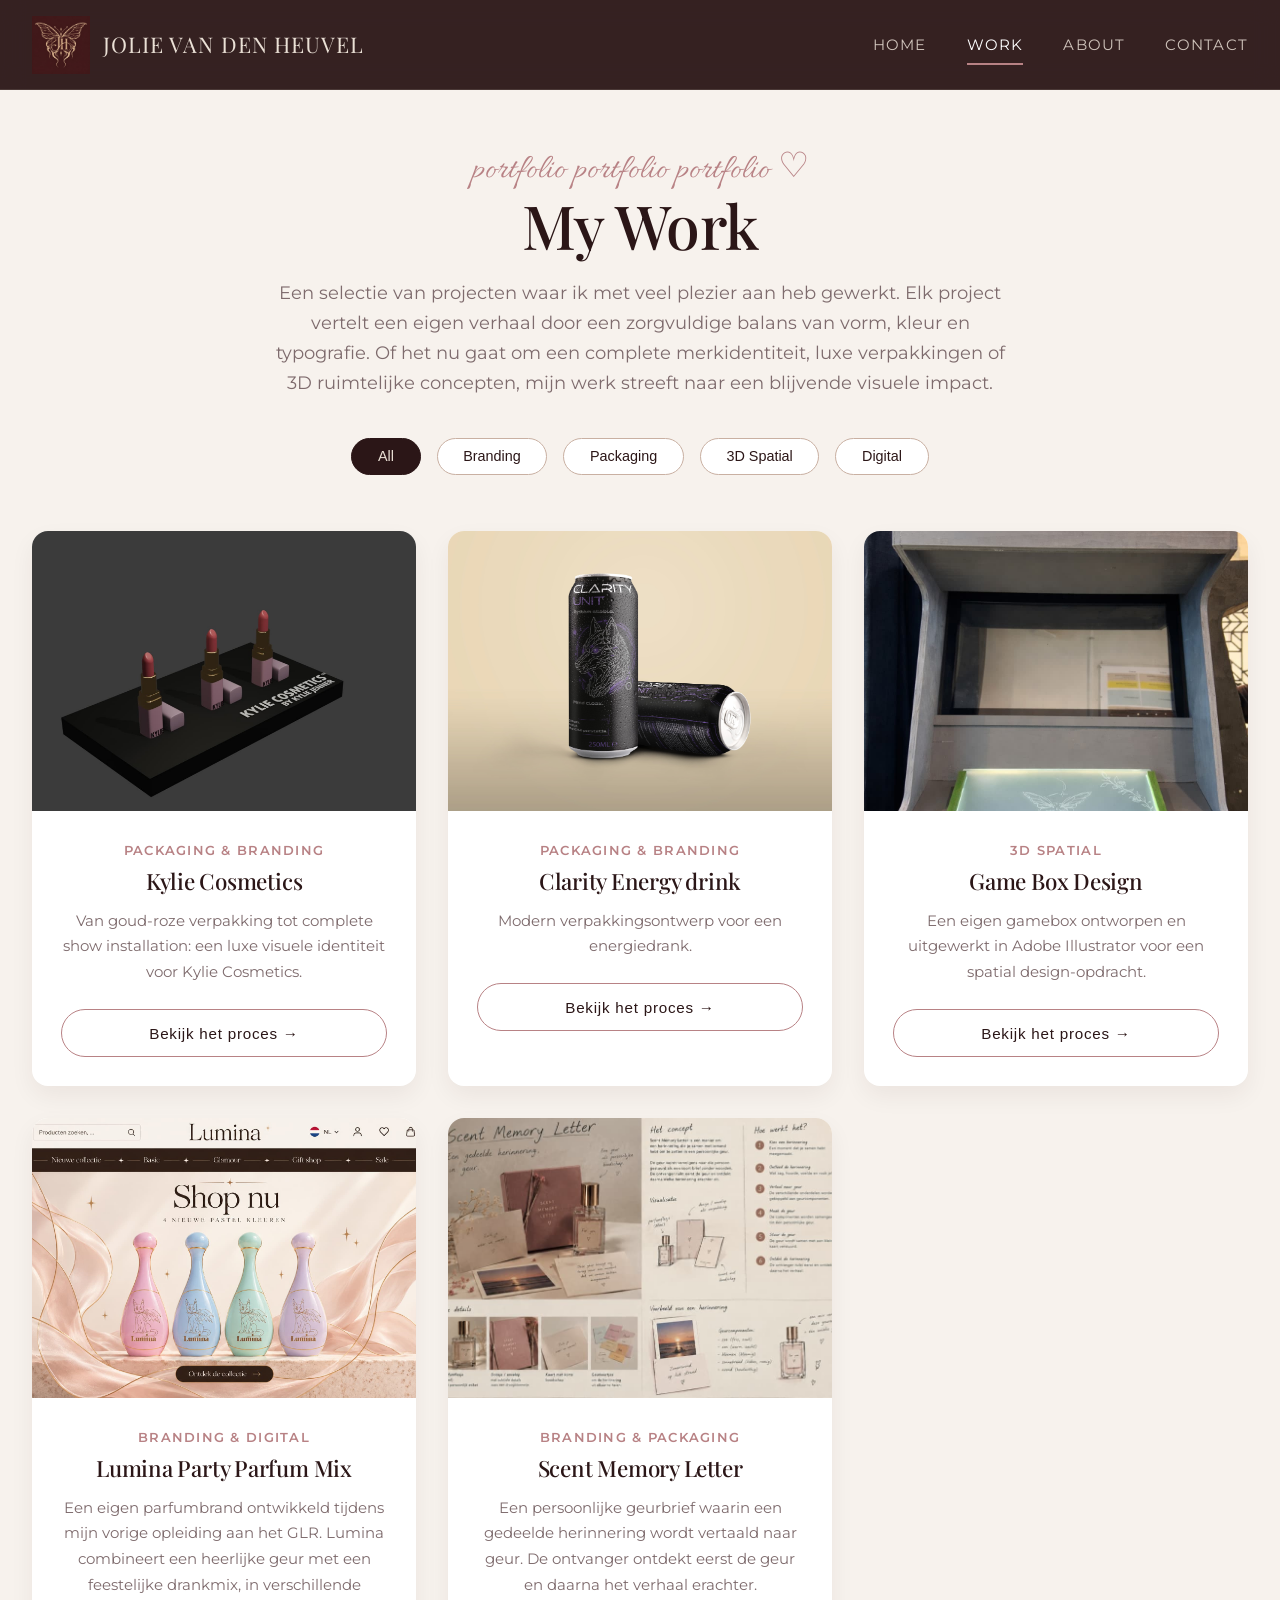
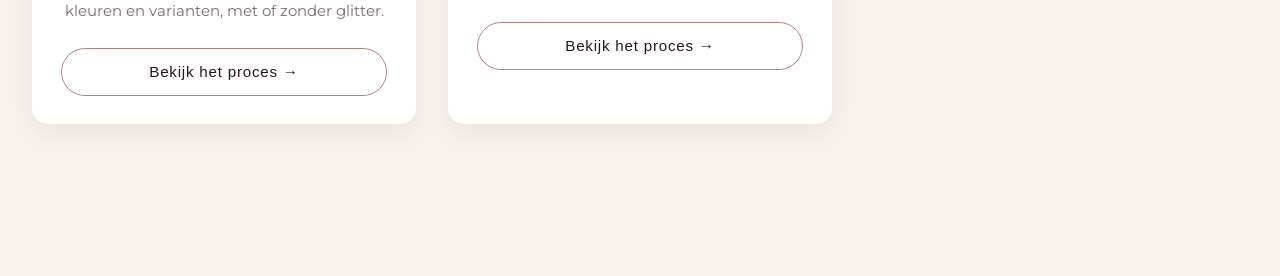
==== work.html @ 64011f7a "Add files via upload" ====
<!DOCTYPE html>
<html lang="en">
<head>
  <meta charset="UTF-8">
  <meta name="viewport" content="width=device-width, initial-scale=1.0">
  <title>My Work | Jolie Van den Heuvel</title>
  <meta name="description" content="Explore selected design projects by Jolie Van den Heuvel, spanning branding, luxury packaging, and 3D spatial design.">
  <link rel="stylesheet" href="styles.css">
</head>
<body>

  <!-- PROMINENT HEADER WITH LOGO.PNG (All Pages) -->
  <header class="site-header" id="header">
    <div class="container header-inner">
      <a href="index.html" class="brand-logo" title="Jolie Van den Heuvel Logo">
        <img src="logo.new.jpg" alt="Jolie Van den Heuvel Logo">
        <span class="brand-title">Jolie van den Heuvel</span>
      </a>

      <nav class="main-nav" aria-label="Main Navigation">
        <a href="index.html" class="nav-link">Home</a>
        <a href="work.html" class="nav-link active">Work</a>
        <a href="about.html" class="nav-link">About</a>
        <a href="contact.html" class="nav-link">Contact</a>
      </nav>

      <button class="mobile-toggle" id="mobileToggle" aria-label="Toggle Mobile Menu">
        <div class="hamburger-icon">
          <span class="hamburger-bar"></span>
          <span class="hamburger-bar"></span>
          <span class="hamburger-bar"></span>
        </div>
      </button>
    </div>
  </header>

  <!-- MOBILE MENU OVERLAY (Wireframe 08) -->
  <div class="mobile-menu-overlay" id="mobileOverlay">
    <button class="mobile-close-btn" id="mobileCloseBtn" aria-label="Close menu">&times;</button>
    <div class="mobile-nav-links">
      <a href="index.html" class="mobile-nav-link">Home</a>
      <a href="work.html" class="mobile-nav-link active">Work</a>
      <a href="about.html" class="mobile-nav-link">About</a>
      <a href="contact.html" class="mobile-nav-link">Contact</a>
    </div>
    <div class="mobile-socials">
      <span>Instagram</span> • <span>Pinterest</span> • <span>LinkedIn</span>
    </div>
  </div>

  <!-- MAIN WORK PAGE CONTENT (Wireframe 03) -->
  <main class="work-page-header">
    <div class="container">
      <span class="script-accent">portfolio portfolio portfolio ♡</span>
      <h1>My Work</h1>
      
      <!-- 1 PARAGRAPH PLACEHOLDER CONTENT (Explicit Requirement) -->
      <p class="work-intro-paragraph">
        Een selectie van projecten waar ik met veel plezier aan heb gewerkt. Elk project vertelt een eigen verhaal door een zorgvuldige balans van vorm, kleur en typografie. Of het nu gaat om een complete merkidentiteit, luxe verpakkingen of 3D ruimtelijke concepten, mijn werk streeft naar een blijvende visuele impact.
      </p>

      <!-- Category Filter Tabs -->
      <div class="filter-tabs">
        <button class="filter-btn active" data-filter="all">All</button>
        <button class="filter-btn" data-filter="branding">Branding</button>
        <button class="filter-btn" data-filter="packaging">Packaging</button>
        <button class="filter-btn" data-filter="spatial">3D Spatial</button>
        <button class="filter-btn" data-filter="digital">Digital</button>
      </div>

      <!-- Distributed Images Portfolio Grid -->
      <div class="portfolio-grid" id="workGrid">

        <!-- Project 1 (Kylie Cosmetic Packaging) -->
        <div class="work-card pop-hover" data-category="packaging" onclick="openProjectModal('Kylie Cosmetics', 'Branding & Packaging', 'work1_main.png', 'Branding voor een luxe cosmeticalijn en 3D-verpakkingsontwerp voor lippenstift met rijke roze ondertonen.')">
          <div class="work-card-image">
            <img src="work1_main.jpg" alt="Lumière Cosmetic Packaging">
          </div>
          <div class="work-card-body">
            <span class="work-card-tag">Packaging & Branding</span>
            <h3 class="work-card-title">Kylie Cosmetics</h3>
            <p class="work-card-desc">Van goud-roze verpakking tot complete show installation: een luxe visuele identiteit voor Kylie Cosmetics.</p>
            <button class="btn btn-outline" type="button"
            onclick="event.stopPropagation(); openProjectModal('Kylie Cosmetics', 'Branding & Packaging', 'work1_main.png', 'Branding voor een luxe cosmeticalijn en 3D-verpakkingsontwerp voor lippenstift met rijke roze ondertonen.')">
            Bekijk het proces →
          </button>
          </div>
        </div>

        <!-- Project 2 (Energy drink) -->
        <div class="work-card pop-hover" data-category="packaging" onclick="openEnergyDrinkModal()">
          <div class="work-card-image">
            <img src="blikje.mockup.main.jpg" alt="Energy Drink packaging & branding">
          </div>
          <div class="work-card-body">
            <span class="work-card-tag">Packaging & Branding</span>
            <h3 class="work-card-title">Clarity Energy drink</h3>
            <p class="work-card-desc">Modern verpakkingsontwerp voor een energiedrank.</p>
            <button class="btn btn-outline" type="button"
            onclick="event.stopPropagation(); openEnergyDrinkModal()">
            Bekijk het proces →
          </button>
          </div>
        </div>

       <!-- Project 3 (Game Box Design) -->
<div class="work-card pop-hover"
     data-category="spatial"
     onclick="openGameBoxModal()">

  <div class="work-card-image">
    <img src="design1.jpg" alt="Mijn eigen gamebox design">
  </div>

  <div class="work-card-body">
    <span class="work-card-tag">3D Spatial</span>
    <h3 class="work-card-title">Game Box Design</h3>
    <p class="work-card-desc">
      Een eigen gamebox ontworpen en uitgewerkt in Adobe Illustrator
      voor een spatial design-opdracht.
    </p>
    <button class="btn btn-outline" type="button"
    onclick="event.stopPropagation(); openGameBoxModal()">
    Bekijk het proces →
  </button>
  </div>
</div>

<!-- Project 4 (Lumina Party Parfum Mix) -->
<div class="work-card pop-hover" data-category="branding & digital"
     onclick="openLuminaModal('Lumina Party Parfum Mix', 'Branding & Product Design', 'lumina.png', 'Een eigen parfumbrand ontwikkeld tijdens mijn opleiding aan het GLR, waarin parfum en een feestelijke drankmix samenkomen.')">

  <div class="work-card-image">
    <img src="Luminaweb.jpg" alt="Lumina Party Parfum Mix">
  </div>

  <div class="work-card-body">
    <span class="work-card-tag">Branding & Digital</span>
    <h3 class="work-card-title">Lumina Party Parfum Mix</h3>
    <p class="work-card-desc">
      Een eigen parfumbrand ontwikkeld tijdens mijn vorige opleiding aan het GLR.
      Lumina combineert een heerlijke geur met een feestelijke drankmix,
      in verschillende kleuren en varianten, met of zonder glitter.
    </p>
    <button class="btn btn-outline" type="button"
    onclick="event.stopPropagation(); openLuminaModal()">
    Bekijk het proces →
  </button>
  </div>
</div>

<!-- Project 5 (Scent Memory Letter) -->
<div class="work-card pop-hover" data-category="spatial"
     onclick="openScentMemoryModal()">

  <div class="work-card-image">
    <img src="scentpro.jpg" alt="Scent Memory Letter concept">
  </div>

  <div class="work-card-body">
    <span class="work-card-tag">Branding & Packaging</span>
    <h3 class="work-card-title">Scent Memory Letter</h3>
    <p class="work-card-desc">
      Een persoonlijke geurbrief waarin een gedeelde herinnering
      wordt vertaald naar geur. De ontvanger ontdekt eerst de geur
      en daarna het verhaal erachter.
    </p>
    <button class="btn btn-outline" type="button"
      onclick="event.stopPropagation(); openScentMemoryModal()">
      Bekijk het proces →
    </button>
  </div>
</div>


      </div>
    </div>
  </main>

 <!-- PROJECT SPOTLIGHT MODAL -->
<div class="project-modal-backdrop" id="projectModal">

  <div class="project-case-study">
 <!-- CLOSE BUTTON -->
    <button
      class="project-modal-close"
      id="projectModalClose"
      aria-label="Sluit project"
    >
      &times;
    </button>

    <!-- HEADER -->
    <div class="case-study-header">
      <span class="modal-subtitle" id="modalSubtitle">
        Branding & Packaging
      </span>

      <h2 id="modalTitle">Kylie Cosmetics</h2>

      <p class="case-study-intro" id="modalDesc">

          Tijdens mijn stage kreeg ik de opdracht om een luxe uitstraling te ontwikkelen voor een cosmeticalijn. 
          Hierbij ging het niet alleen om het ontwerpen van de producten en verpakkingen, maar ook om de manier waarop de producten 
          als geheel worden gepresenteerd. Ik onderzocht hoe kleur, vorm, materiaal, branding en ruimtelijke presentatie samen een herkenbare en 
          premium uitstraling kunnen creëren. 

        <br><br>

          Voor dit project werkte ik aan drie onderdelen: een lippenstiftlijn, een Kylie Skin-lijn en een 3D show 
          installation waarin de verschillende producten samenkomen. Door deze onderdelen te combineren ontstond een 
          compleet beeld van hoe de branding niet alleen op de verpakking, maar ook in de fysieke presentatie terugkomt.
       <p>
    </div>


    <!-- HERO IMAGE -->
    <div class="case-study-hero">
    <img src="Work1_poster1.0.jpg" alt="Kylie Cosmetics">
    </div>


    <!-- CONCEPT -->
    <section class="case-study-section">

      <div class="case-study-text">

        <span class="case-study-label">01 — Lippenstift lijn</span>

        <h3>Een luxe uitstraling met een zachte touch</h3>

        <p>
          Voor de lippenstiftlijn ontwikkelde ik een visuele identiteit en bijpassende verpakking. 
          Het uitgangspunt was om een elegante, vrouwelijke uitstraling te combineren met een moderne en herkenbare vormgeving.


        </p>

        <p>
          Ik onderzocht hierbij kleur, typografie, materiaal en vorm en vertaalde deze 
          keuzes vervolgens naar een 3D-verpakking. Zo kon ik niet alleen het ontwerp van de 
          verpakking bepalen, maar ook experimenteren met hoe het product eruitziet wanneer het daadwerkelijk wordt gepresenteerd.
        </p>

      </div>

    </section>


    <!-- TWO IMAGES -->
    <section class="case-study-images two-images">

      <img
        src="work1_main.jpg"
        alt="Kylie Cosmetics ontwerp"
      >

      <img
        src="work1_main2.jpg"
        alt="Kylie Cosmetics verpakking"
      >

    </section>


    <!-- DESIGN -->
    <section class="case-study-section">

      <div class="case-study-text narrow">

        <span class="case-study-label">02 — Kylie Skin lijn</span>
        

        <h3>Van idee naar een samenhangende lijn</h3>

        <p>
        Naast de lippenstiften werkte ik een bijpassende Kylie Skin-lijn uit. 
        Hierbij was het belangrijk dat de producten dezelfde herkenbare uitstraling kregen,
        maar tegelijkertijd hun eigen identiteit behielden.
        </p>

        </p>
        Ik experimenteerde met verschillende vormen, roze tinten, materialen en verpakkingsstijlen.
        Door deze varianten uit te werken in 3D kon ik beter beoordelen hoe de producten samen op een shelf zouden 
        functioneren en welke combinatie het meest luxe en samenhangend aanvoelde.

        </p>


        </p>

      </div>

    </section>


    <!-- TWO IMAGES -->
      <section class="case-study-images two-images">

      <img
        src="work1_skin.jpg"
        alt="Kylie Cosmetics ontwerp"
      >

      <img
        src="work1_skin2.jpg"
        alt="Kylie Cosmetics verpakking"
      >

    </section>
   


    <!-- FINAL RESULT -->
<section class="case-study-section final-section">

  <div class="final-text">

    <span class="case-study-label">03 — Final Show Installation</span>

    <h3>Alles bij elkaar tot een geheel.</h3>

    <p>
      Als afsluiting vertaalde ik de branding en producten naar een volledige show installation.
      In Blender bouwde ik een 3D-omgeving waarin de verschillende producten samen worden gepresenteerd.
    </p>

    <p>
      Hierbij keek ik niet alleen naar de producten zelf, maar juist naar de 
      totale uitstraling: de opstelling, verlichting, materialen, kleur en de manier waarop 
      de aandacht naar de producten wordt geleid. Zo werd het ontwerp uiteindelijk meer dan alleen een 
      verpakking en ontstond er een complete visuele ervaring rondom het merk.
    </p>

  </div>

  <!-- THREE IMAGES -->
  <section class="case-study-images three-images">

    <img
      src="work1_stand.jpg"
      alt="Packaging view 1"
    >

    <img
      src="work1_stand2.jpg"
      alt="Packaging view 2"
    >

    <img
      src="work1_stand3.jpg"
      alt="Packaging view 3"
    >

  </section>

  <a href="contact.html" class="btn btn-primary">
    Inquire About Similar Work →
  </a>

</section>

 </div>

  </div>
<!-- ENERGY DRINK PROJECT MODAL -->
<div class="project-modal-backdrop" id="energyDrinkModal">

  <div class="project-case-study">

    <button
      class="project-modal-close"
      id="energyDrinkModalClose"
      type="button"
      aria-label="Sluit project"
    >
      &times;
    </button>

    <div class="case-study-header">

      <span class="modal-subtitle">
        Branding & Packaging
      </span>

      <h2>Clarity Energy Drink</h2>

      <p class="case-study-intro">
        Een energy drink-concept ontwikkeld rondom mentale prestatie.
         In plaats van alleen energie en fysieke kracht centraal te zetten, 
         richt de branding zich op stress, focus, concentratie en het helder houden van de geest.

        <br><br>

        Het concept combineert een krachtige wolf als symbool met een technische, 
        AI-achtige beeldtaal vanuit het kernwoord machinaal.
      </p>

    </div>

    <div class="case-study-hero">
      <img
        src="blikje.mockup.main.jpg"
        alt="Energy Drink verpakking"
      >
    </div>

    <section class="case-study-section">

      <div class="case-study-text">

        <span class="case-study-label">
          01 — Concept & Branding
        </span>

        <h3>Een krachtige uitstraling voor een energiedrank</h3>

        <p>
          De branding is opgebouwd rondom het idee van een mentaal systeem dat
           onder druk optimaal moet blijven functioneren. De wolf staat hierbij symbool voor focus, 
           alertheid en controle. Deze symboliek heb ik gecombineerd met een technische en bijna machinale vormtaal, 
           geïnspireerd door AI en digitale systemen.

Zo ontstond een energy drink-identiteit die niet alleen draait om energie, 
maar vooral om mentale scherpte en prestatie. De visuele stijl voelt technisch, 
gecontroleerd en futuristisch aan, passend bij het woord machinaal.
        </p>

      </div>

    </section>

    <section class="case-study-images two-images">

      <img
        src="blikje.poster.jpg"
        alt="Energy Drink blikje"
      >

      <img
        src="blikje.poster.mockup.jpg"
        alt="Energy Drink poster"
      >

    </section>

    <section class="case-study-section final-section">

      <div class="final-text">

        <span class="case-study-label">
          02 — Poster & Visual Identity
        </span>

        <h3>Van verpakking naar complete presentatie</h3>

        <p>
          Vanuit de branding heb ik een poster ontwikkeld waarin de combinatie van menselijke mentale prestaties en een technisch systeem centraal staat. De wolf en AI-geïnspireerde vormen komen samen in één krachtig beeld.


        </p>

        <p>
          De quote “SYSTEM STABLE, MIND CLEAR” vat het concept samen: wanneer het systeem stabiel blijft, ontstaat er ruimte voor een heldere en gefocuste geest. De poster vertaalt daarmee de kern van het energy drink-concept naar een visueel statement.
        </p>

      </div>

    </section>
    </div>
    </div>


<!-- GAME BOX DESIGN MODAL -->
<div class="project-modal-backdrop" id="gameBoxModal">
  <div class="project-case-study">

    <button
      class="project-modal-close"
      id="gameBoxModalClose"
      type="button"
      aria-label="Sluit Game Box project">
      &times;
    </button>

    <div class="case-study-header">
      <span class="modal-subtitle">Spatial Design · Graphic Design</span>
      <h2>Game Box Design</h2>
      <p class="case-study-intro">
        Voor een spatial design-opdracht heb ik een eigen gamebox
        ontworpen en uitgewerkt in Adobe Illustrator. Ik heb hierbij
        nagedacht over de vormgeving, de grafische elementen en de
        uitstraling van het ontwerp.
      </p>
    </div>

    <div class="case-study-hero">
      <img src="design1.jpg" alt="Mijn eigen gamebox design">
    </div>

    <section class="case-study-section">
      <div class="case-study-text">
        <span class="case-study-label">01 — Het concept</span>
        <h3>Een eigen gamebox ontwerpen</h3>

        <p>
          Voor deze opdracht kreeg ik de ruimte om een eigen gamebox
          te ontwerpen. Ik heb mijn ideeën uitgewerkt in Adobe
          Illustrator en keuzes gemaakt in de vormgeving en grafische
          elementen.
        </p>

        <p>
          Daarbij heb ik gekeken hoe de verschillende onderdelen
          samen één herkenbaar ontwerp vormen en bijdragen aan de
          uitstraling van de gamebox.
        </p>
      </div>
    </section>

    <section class="case-study-images two-images">
      <img src="kleur1.jpg" alt="Extra aanzicht van mijn gamebox design">
    </section>

    <section class="case-study-section final-section">
      <div class="final-text">
        <span class="case-study-label">02 — Het ontwerp</span>
        <h3>Van idee naar uitgewerkt design</h3>

        <p>
          Door de gamebox zelf in Illustrator uit t
---- styles.css ----
/* ==========================================================================
   JOLIE VAN DEN HEUVEL - PORTFOLIO DESIGN SYSTEM
   Complementary color scheme inspired by logo.png and design wireframes
   ========================================================================== */

@import url('https://fonts.googleapis.com/css2?family=Playfair+Display:ital,wght@0,400..900;1,400..900&family=Montserrat:ital,wght@0,300..800;1,300..800&family=Allura&family=Cormorant+Garamond:ital,wght@0,400;0,600;1,400&display=swap');

:root {
  /* Color Palette derived from logo.png & wireframes */
  --bg-dark: #2B1617;          /* Deep Burgundy / Wine */
  --bg-dark-surface: #381C1E;  /* Warm Dark Surface */
  --bg-light: #F7F2ED;         /* Warm Off-White / Sand */
  --bg-card: #EAE0D5;          /* Warm Champagne Beige */
  --accent-rose: #B88285;      /* Soft Dusty Rose */
  --accent-taupe: #C9B0A2;     /* Warm Taupe */
  --accent-gold: #D4AF37;      /* Subtle Gold Accent */
  
  --text-dark: #2B1617;
  --text-light: #F7F2ED;
  --text-muted: #7E6B6D;
  --text-cream: #EAE0D5;
  
  /* Typography */
  --font-heading: 'Kaoly', 'Playfair Display', 'Cormorant Garamond', serif;
  --font-body: 'Montserrat', sans-serif;
  --font-script: 'Allura', cursive;
  
  /* Layout & Spacing */
  --header-height: 90px;
  --footer-height: 90px;
  --container-width: 1280px;
  --radius-sm: 8px;
  --radius-md: 16px;
  --radius-lg: 24px;
  
  /* Animation */
  --ease-out: cubic-bezier(0.16, 1, 0.3, 1);
  --transition-fast: 0.25s var(--ease-out);
  --transition-slow: 0.5s var(--ease-out);
}

/* Base Resets */
*, *::before, *::after {
  box-sizing: border-box;
  margin: 0;
  padding: 0;
}

html {
  scroll-behavior: smooth;
  font-size: 16px;
  -webkit-text-size-adjust: 100%;
}

body {
  font-family: var(--font-body);
  background-color: var(--bg-light);
  color: var(--text-dark);
  line-height: 1.7;
  min-height: 100vh;
  display: flex;
  flex-direction: column;
  padding-bottom: 120px; /* Clearance for fixed footer */
  overflow-x: hidden;
  -webkit-font-smoothing: antialiased;
}

/* Custom Selection */
::selection {
  background-color: var(--accent-rose);
  color: var(--text-light);
}

a {
  color: inherit;
  text-decoration: none;
  transition: color var(--transition-fast);
}

img {
  max-width: 100%;
  height: auto;
  display: block;
}

/* Utility Containers */
.container {
  width: 100%;
  max-width: var(--container-width);
  margin: 0 auto;
  padding: 0 2rem;
}

/* Typography Helpers */
h1, h2, h3, h4, .font-heading {
  font-family: var(--font-heading);
  font-weight: 500;
  line-height: 1.2;
  letter-spacing: -0.01em;
}

.script-accent {
  font-family: var(--font-script);
  font-size: 2.2rem;
  color: var(--accent-rose);
  line-height: 1;
  display: inline-block;
}

/* Hover Effect: Image slowly and slightly pops up */
.pop-hover {
  transition: transform var(--transition-slow), box-shadow var(--transition-slow), filter var(--transition-slow);
  will-change: transform, box-shadow;
  border-radius: var(--radius-sm);
  overflow: hidden;
}

.pop-hover:hover {
  transform: translateY(-8px) scale(1.02);
  box-shadow: 0 20px 40px rgba(43, 22, 23, 0.18);
  z-index: 2;
}

/* ==========================================================================
   HEADER & NAVIGATION
   ========================================================================== */
.site-header {
  position: sticky;
  top: 0;
  left: 0;
  width: 100%;
  height: var(--header-height);
  background: rgba(43, 22, 23, 0.95);
  backdrop-filter: blur(12px);
  -webkit-backdrop-filter: blur(12px);
  z-index: 900;
  border-bottom: 1px solid rgba(234, 224, 213, 0.12);
  display: flex;
  align-items: center;
}

.header-inner {
  display: flex;
  align-items: center;
  justify-content: space-between;
  width: 100%;
}

/* Prominent Logo Header */
.brand-logo {
  display: flex;
  align-items: center;
  gap: 0.8rem;
}

.brand-logo img {
  height: 58px;
  width: auto;
  object-fit: contain;
  transition: transform var(--transition-fast);
}

.brand-logo:hover img {
  transform: scale(1.05);
}

.brand-title {
  color: var(--text-cream);
  font-family: var(--font-heading);
  font-size: 1.35rem;
  letter-spacing: 0.05em;
  text-transform: uppercase;
}

/* Main Navigation */
.main-nav {
  display: flex;
  align-items: center;
  gap: 2.5rem;
}

.nav-link {
  color: var(--text-cream);
  font-size: 0.95rem;
  font-weight: 400;
  letter-spacing: 0.08em;
  text-transform: uppercase;
  position: relative;
  padding: 0.5rem 0;
  opacity: 0.85;
}

.nav-link::after {
  content: '';
  position: absolute;
  bottom: 0;
  left: 0;
  width: 0%;
  height: 2px;
  background-color: var(--accent-rose);
  transition: width var(--transition-fast);
}

.nav-link:hover, .nav-link.active {
  opacity: 1;
  color: #ffffff;
}

.nav-link:hover::after, .nav-link.active::after {
  width: 100%;
}

/* Mobile Hamburger Toggle */
.mobile-toggle {
  display: none;
  background: none;
  border: none;
  cursor: pointer;
  padding: 0.5rem;
  z-index: 950;
}

.hamburger-icon {
  width: 28px;
  height: 20px;
  position: relative;
  display: flex;
  flex-direction: column;
  justify-content: space-between;
}

.hamburger-bar {
  width: 100%;
  height: 2px;
  background-color: var(--text-cream);
  transition: transform var(--transition-fast), opacity var(--transition-fast);
}

/* Fullscreen Mobile Drawer Menu (Wireframe 08) */
.mobile-menu-overlay {
  position: fixed;
  top: 0;
  left: 0;
  width: 100vw;
  height: 100vh;
  background-color: var(--bg-dark);
  z-index: 940;
  display: flex;
  flex-direction: column;
  justify-content: center;
  align-items: center;
  opacity: 0;
  pointer-events: none;
  transition: opacity var(--transition-slow);
}

.mobile-menu-overlay.open {
  opacity: 1;
  pointer-events: auto;
}

.mobile-nav-links {
  display: flex;
  flex-direction: column;
  align-items: center;
  gap: 2rem;
  margin-bottom: 3rem;
}

.mobile-nav-link {
  font-family: var(--font-heading);
  font-size: 2.2rem;
  color: var(--text-cream);
  text-transform: capitalize;
  transition: color var(--transition-fast);
}

.mobile-nav-link:hover, .mobile-nav-link.active {
  color: var(--accent-rose);
}

.mobile-socials {
  display: flex;
  gap: 1.5rem;
  color: var(--accent-taupe);
  font-size: 1.2rem;
}

.mobile-close-btn {
  position: absolute;
  top: 2rem;
  right: 2rem;
  color: var(--text-cream);
  font-size: 2rem;
  background: none;
  border: none;
  cursor: pointer;
}

/* ================================
   CREATIVE FOOTER
================================ */

.creative-footer {
  background: #111111;
  color: #f5f2ed;
  padding: 5rem 0 1.5rem;
  position: relative;
  overflow: hidden;
}

/* Currently creating */

.footer-creating {
  border-bottom: 1px solid rgba(255,255,255,0.2);
  padding-bottom: 2rem;
  margin-bottom: 4rem;
}

.footer-small-label {
  display: block;
  font-size: 0.7rem;
  letter-spacing: 0.18em;
  text-transform: uppercase;
  opacity: 1;
  margin-bottom: 1rem;
  transition: opacity 0.4s ease;
}

.creating-items {
  display: flex;
  flex-wrap: wrap;
  gap: 1.5rem;
  font-size: 0.95rem;
}

.creating-items span {
  transition: transform 0.3s ease;
}

.creating-items span:hover {
  transform: translateY(-4px);
}

/* Main contact */

.footer-contact {
  display: flex;
  justify-content: space-between;
  align-items: flex-end;
  gap: 3rem;
  padding-bottom: 5rem;
}

.footer-contact h2 {
  font-size: clamp(3rem, 7vw, 7rem);
  line-height: 0.9;
  font-weight: 500;
  letter-spacing: -0.05em;
  margin: 0;
}

.footer-contact h2 em {
  font-family: Georgia, serif;
  font-weight: 400;
}

/* Let's talk button */

.footer-arrow {
  display: flex;
  align-items: center;
  gap: 1rem;
  color: #f5f2ed;
  text-decoration: none;
  font-size: 1rem;
  border-bottom: 1px solid #f5f2ed;
  padding-bottom: 0.6rem;
  transition: gap 0.3s ease;
}

.footer-arrow span {
  font-size: 1.4rem;
}

.footer-arrow:hover {
  gap: 1.5rem;
}

/* Bottom information */

.footer-bottom {
  border-top: 1px solid rgba(255,255,255,0.2);
  padding-top: 1.5rem;

  display: flex;
  justify-content: space-between;
  align-items: center;
  gap: 2rem;

  font-size: 0.7rem;
  opacity: 0.55;
}

.footer-socials {
  display: flex;
  gap: 1.5rem;
}

.footer-socials a {
  color: #f5f2ed;
  text-decoration: none;
  transition: opacity 0.2s ease;
}

.footer-socials a:hover {
  opacity: 0.6;
}

/* Mobile */

@media (max-width: 700px) {

  .creative-footer {
    padding: 3.5rem 0 1.5rem;
  }

  .creating-items {
    flex-direction: column;
    gap: 0.7rem;
  }

  .footer-contact {
    flex-direction: column;
    align-items: flex-start;
    padding-bottom: 3.5rem;
  }

  .footer-contact h2 {
    font-size: 3.5rem;
  }

  .footer-bottom {
    flex-direction: column;
    align-items: flex-start;
    gap: 1rem;
  }
}

/* ==========================================================================
   PAGE SECTIONS & COMPONENTS
   ========================================================================== */

/* Hero Section (Home Page Wireframe 01) */
.hero-dark {
  background-image: url('background\ hero.png');
  background-size: cover;
  background-position: center;
  background-repeat: no-repeat;
  color: var(--text-light);
  padding: 5rem 0 6rem 0;
  position: relative;
  overflow: hidden;
}

.hero-grid {
  display: grid;
  grid-template-columns: 1.2fr 1fr;
  gap: 4rem;
  align-items: center;
}

.hero-content {
  display: flex;
  flex-direction: column;
  align-items: flex-start;
}

.hero-eyebrow {
  font-family: var(--font-script);
  font-size: 2.2rem;
  color: var(--accent-rose);
  margin-bottom: 0.5rem;
}

/* Header for hero section strictly requested: 'designing the future' */
.hero-title {
  font-size: clamp(3.2rem, 6vw, 5.5rem);
  color: var(--text-cream);
  line-height: 1.05;
  margin-bottom: 1.5rem;
  text-transform: uppercase;
  letter-spacing: -0.02em;
}

.hero-subtitle {
  font-size: 1.2rem;
  color: var(--accent-taupe);
  font-weight: 300;
  margin-bottom: 2rem;
  max-width: 500px;
}

.hero-image-wrapper {
  position: relative;
  border-radius: var(--radius-md);
  overflow: hidden;
  box-shadow: 0 30px 60px rgba(0, 0, 0, 0.4);
}

.hero-image-wrapper img {
  width: 100%;
  height: 520px;
  object-fit: cover;
}

/* Main Content Section (Home Page 2 Paragraphs) */
.home-intro-section {
  padding: 5rem 0;
  background-color: var(--bg-light);
}

.intro-content-grid {
  display: grid;
  grid-template-columns: 1fr 1fr;
  gap: 3rem;
  align-items: start;
}

.paragraph-card {
  background-color: #ffffff;
  padding: 2.5rem;
  border-radius: var(--radius-md);
  box-shadow: 0 10px 30px rgba(43, 22, 23, 0.05);
  border-left: 4px solid var(--accent-rose);
  font-size: 1.05rem;
  color: var(--text-dark);
}

.paragraph-card h3 {
  font-size: 1.4rem;
  margin-bottom: 1rem;
  color: var(--bg-dark);
}

/* Featured Works Showcase Grid */
.section-header {
  text-align: center;
  margin-bottom: 3.5rem;
}

.section-title {
  font-size: 2.8rem;
  color: var(--bg-dark);
  margin-bottom: 0.5rem;
}

.section-subtitle {
  color: var(--text-muted);
  font-size: 1.1rem;
}

.portfolio-grid {
  display: grid;
  grid-template-columns: repeat(auto-fill, minmax(340px, 1fr));
  gap: 2rem;
}

.work-card {
  background: #ffffff;
  border-radius: var(--radius-md);
  overflow: hidden;
  box-shadow: 0 10px 25px rgba(43, 22, 23, 0.06);
  display: flex;
  flex-direction: column;
  height: 100%;
}

.work-card-image {
  position: relative;
  height: 280px;
  overflow: hidden;
  background-color: var(--bg-card);
}

.work-card-image img {
  width: 100%;
  height: 100%;
  object-fit: cover;
}

.work-card-body {
  padding: 1.8rem;
  display: flex;
  flex-direction: column;
  flex-grow: 1;
}

.work-card-tag {
  font-size: 0.8rem;
  text-transform: uppercase;
  letter-spacing: 0.1em;
  color: var(--accent-rose);
  font-weight: 600;
  margin-bottom: 0.4rem;
}

.work-card-title {
  font-size: 1.4rem;
  color: var(--bg-dark);
  margin-bottom: 0.8rem;
}

.work-card-desc {
  font-size: 0.95rem;
  color: var(--text-muted);
  margin-bottom: 1.5rem;
}

/* Buttons */
.btn {
  display: inline-flex;
  align-items: center;
  justify-content: center;
  gap: 0.6rem;
  padding: 0.9rem 2rem;
  border-radius: 50px;
  font-size: 0.95rem;
  font-weight: 500;
  letter-spacing: 0.05em;
  cursor: pointer;
  transition: all var(--transition-fast);
  border: 1px solid transparent;
}

.btn-primary {
  background-color: var(--accent-rose);
  color: var(--text-light);
}

.btn-primary:hover {
  background-color: #a46d70;
  transform: translateY(-2px);
  box-shadow: 0 8px 20px rgba(184, 130, 133, 0.35);
}

.btn-outline {
  border-color: var(--accent-rose);
  color: var(--bg-dark);
  background: transparent;
}

.btn-outline:hover {
  background-color: var(--accent-rose);
  color: var(--text-light);
}

/* =========================================
   PROJECT CASE STUDY — MODAL
========================================= */

.project-modal-backdrop {
  position: fixed;
  inset: 0;
  z-index: 9999;

  background: rgba(20, 18, 18, 0.72);
  backdrop-filter: blur(8px);
  -webkit-backdrop-filter: blur(8px);

  overflow-y: auto;
  padding: 35px;

  opacity: 0;
  visibility: hidden;
  pointer-events: none;

  transition: opacity 0.4s ease, visibility 0.4s ease;
}

.project-modal-backdrop.active {
  opacity: 1;
  visibility: visible;
  pointer-events: auto;
}


/* =========================================
   PROJECT CASE STUDY
========================================= */

.project-case-study {
  position: relative;
  width: min(1150px, 100%);
  margin: 0 auto;

  background: #F7F2ED;
  color: #171717;

  overflow: hidden;

  box-shadow: 0 30px 100px rgba(0, 0, 0, 0.25);
}

/* =========================================
   CLOSE BUTTON
========================================= */

.project-modal-close {
  position: fixed;
  top: 25px;
  right: 30px;

  width: 48px;
  height: 48px;

  border: 1px solid rgba(255, 255, 255, 0.5);
  border-radius: 50%;

  background: rgba(255, 255, 255, 0.95);
  color: #171717;

  font-size: 28px;
  font-weight: 300;
  line-height: 1;

  display: flex;
  align-items: center;
  justify-content: center;

  cursor: pointer;
  z-index: 10001;

  transition:
    transform 0.3s ease,
    background 0.3s ease,
    color 0.3s ease;
}

.project-modal-close:hover {
  transform: rotate(90deg);
  background: #171717;
  color: #ffffff;
}


/* =========================================
   HEADER
========================================= */

.case-study-header {
  padding: 100px 90px 70px;
  max-width: 900px;
}

.modal-subtitle,
.case-study-label {
  display: block;
  font-size: 0.68rem;
  letter-spacing: 0.22em;
  text-transform: uppercase;
  color: #777;
  margin-bottom: 18px;
}

.case-study-header h2 {
  margin: 0;
  font-size: clamp(4rem, 8vw, 7rem);
  font-weight: 400;
  letter-spacing: -0.055em;
  line-height: 0.9;
}

.case-study-intro {
  max-width: 620px;
  margin-top: 35px;

  font-size: 1.05rem;
  line-height: 1.75;
  color: #555;
}

.case-study-intro p:nth-of-type(2) {
  margin-top: 20px;
}



/* =========================================
   HERO IMAGE — VOLLEDIG ZICHTBAAR
========================================= */

.case-study-hero {
  width: 100%;
  padding: 0 90px;
  margin: 0 0 110px;
  background: #ffffff;
}

.case-study-hero img {
  width: 100%;
  max-width: 850px;
  height: auto;
  display: block;
  margin: 0 auto;
  object-fit: contain;
  aspect-ratio: auto;
}


/* =========================================
   TEXT SECTION
========================================= */

.case-study-section {
  padding: 110px 90px;
}

.case-study-text {
  max-width: 720px;
}

.case-study-text.narrow {
  max-width: 620px;
  margin: 0;
}

.case-study-section h3 {
  margin: 15px 0 30px;

  font-size: clamp(2.2rem, 4vw, 4rem);
  font-weight: 400;

  letter-spacing: -0.035em;
  line-height: 1.05;
}

.case-study-section p {
  margin: 0 0 20px;
  max-width: 650px;

  font-size: 1rem;
  line-height: 1.85;

  color: #555;
}


/* =========================================
   TWO COLUMN TEXT
========================================= */

.split-section {
  display: grid;
  grid-template-columns: 0.8fr 1.2fr;
  gap: 100px;

  border-top: 1px solid #ddd;
  border-bottom: 1px solid #ddd;
}


/* =========================================
   IMAGE GRID
========================================= */

.case-study-images {
  display: grid;
  gap: 18px;
  padding: 0 50px;
}

.case-study-images img {
  width: 100%;
  display: block;

  object-fit: cover;

  transition: transform 0.5s ease;
}

.case-study-images img:hover {
  transform: scale(1.015);
}

.two-images {
  grid-template-columns: 1fr 1fr;
}

.three-images {
  grid-template-columns: repeat(3, 1fr);
}


/* =========================================
   FULL WIDTH IMAGE
========================================= */

.case-study-full-image {
  margin-top: 100px;
}

.case-study-full-image img {
  width: 100%;
  display: block;
}


/* =========================================
   FINAL SECTION
========================================= */

.final-section {
  padding: 110px 90px 110px;
  text-align: left;
  border-top: 1px solid #ddd;
}

.final-section .case-study-label,
.final-section h3,
.final-section p {
  max-width: 650px;
}

.final-section h3 {
  margin: 15px 0 30px;
}

.final-section p {
  margin: 0 0 20px;
}
.final-section .btn {
  display: inline-flex;
  align-items: center;
  padding: 15px 28px;
  margin-top: 50px;
  text-decoration: none;
  transition: transform 0.3s ease;
}

.final-section .btn:hover {
  transform: translateY(-3px);
}


/* =========================================
   CASE STUDY MOBILE
========================================= */

@media (max-width: 700px) {

  .project-modal-backdrop {
    padding: 12px;
  }

  .project-case-study {
    width: 100%;
  }

  .project-modal-close {
    top: 15px;
    right: 15px;

    width: 42px;
    height: 42px;

    font-size: 28px;
  }

  .case-study-header {
    padding: 80px 25px 50px;
  }

  .case-study-header h2 {
    font-size: 3.5rem;
  }

  .case-study-hero {
    padding: 0;
    margin-bottom: 60px;
  }

  .case-study-hero img {
    width: 100%;
    max-width: 100%;
    height: auto;
    display: block;

    object-fit: contain;
    aspect-ratio: auto;
  }

  .case-study-section {
    padding: 70px 25px;
  }

  .split-section {
    grid-template-columns: 1fr;
    gap: 35px;
  }

  .case-study-images {
    padding: 0 20px;
  }

  .two-images,
  .three-images {
    grid-template-columns: 1fr;
  }

  .final-section {
    padding: 100px 25px 140px;
    text-align: center;

    border-top: 1px solid #ddd;
  }
}

/* ==========================================================================
   ABOUT PAGE (Wireframe 02)
   ========================================================================== */
.about-hero {
  padding: 5rem 0;
  background-color: var(--bg-light);
}

.about-grid {
  display: grid;
  grid-template-columns: 1fr 1fr;
  gap: 4rem;
  align-items: center;
}

.about-text-col h1 {
  font-size: 3.5rem;
  color: var(--bg-dark);
  margin-bottom: 1.5rem;
}

.about-paragraph {
  font-size: 1.1rem;
  color: var(--text-dark);
  margin-bottom: 2rem;
  line-height: 1.8;
}

.about-image-col {
  position: relative;
}

.about-photo-card {
  position: relative;
  border-radius: var(--radius-md);
  overflow: hidden;
  background-color: #fff;
  padding: 1rem;
  box-shadow: 0 20px 40px rgba(43, 22, 23, 0.12);
}

.about-photo-card img {
  width: 100%;
  height: 480px;
  object-fit: cover;
  object-position: center bottom;
  border-radius: var(--radius-sm);
  object-position: center 30%;
}
.handwritten-tag {
  position: absolute;
  bottom: -20px;
  right: -20px;
  background: var(--bg-dark);
  color: var(--text-cream);
  padding: 1rem 1.8rem;
  border-radius: var(--radius-md);
  box-shadow: 0 10px 30px rgba(0, 0, 0, 0.3);
  transform: rotate(-3deg);
}

.handwritten-tag span {
  font-family: var(--font-script);
  font-size: 1.8rem;
  color: var(--accent-rose);
  display: block;
}

/* Skills Ticker Banner */
.ticker-wrap {
  width: 100%;
  background: var(--bg-dark);
  color: var(--text-cream);
  padding: 1.2rem 0;
  overflow: hidden;
  border-top: 1px solid rgba(234, 224, 213, 0.1);
  border-bottom: 1px solid rgba(234, 224, 213, 0.1);
  margin: 3rem 0;
}

.ticker {
  display: flex;
  gap: 3rem;
  white-space: nowrap;
  animation: marquee 25s linear infinite;
}

.ticker-item {
  font-family: var(--font-heading);
  font-size: 1.2rem;
  letter-spacing: 0.15em;
  text-transform: uppercase;
  color: var(--accent-taupe);
  display: flex;
  align-items: center;
  gap: 3rem;
}

.ticker-item::after {
  content: '★';
  color: var(--accent-rose);
  font-size: 0.9rem;
}

@keyframes marquee {
  0% { transform: translateX(0); }
  100% { transform: translateX(-50%); }
}

/* ==========================================================================
   WORK PAGE (Wireframe 03 & 04)
   ========================================================================== */
.work-page-header {
  padding: 4rem 0 2rem 0;
  text-align: center;
}

.work-page-header h1 {
  font-size: 3.8rem;
  color: var(--bg-dark);
  margin-bottom: 1rem;
}

.work-intro-paragraph {
  max-width: 750px;
  margin: 0 auto 2.5rem auto;
  font-size: 1.1rem;
  color: var(--text-muted);
}

/* Category Filter Tabs */
.filter-tabs {
  display: flex;
  justify-content: center;
  gap: 1rem;
  margin-bottom: 3.5rem;
  flex-wrap: wrap;
}

.filter-btn {
  padding: 0.6rem 1.6rem;
  border-radius: 30px;
  background: #ffffff;
  border: 1px solid var(--accent-taupe);
  color: var(--bg-dark);
  font-size: 0.9rem;
  font-weight: 500;
  cursor: pointer;
  transition: all var(--transition-fast);
}

.filter-btn:hover, .filter-btn.active {
  background: var(--bg-dark);
  color: var(--text-cream);
  border-color: var(--bg-dark);
}


/* ==========================================================================
   CONTACT PAGE (Wireframe 05)
   ========================================================================== */
.contact-hero {
  padding: 4rem 0 5rem 0;
  background-color: var(--bg-light);
}

.contact-grid {
  display: grid;
  grid-template-columns: 1.1fr 1fr;
  gap: 4rem;
  align-items: start;
}

.contact-info-col h1 {
  font-size: 3.5rem;
  color: var(--bg-dark);
  margin-bottom: 1rem;
  line-height: 1.15;
}

.contact-paragraph {
  font-size: 1.1rem;
  color: var(--text-muted);
  margin-bottom: 2.5rem;
}

.contact-meta-list {
  display: flex;
  flex-direction: column;
  gap: 1.2rem;
  margin-bottom: 3rem;
}

.contact-meta-item {
  display: flex;
  align-items: center;
  gap: 1rem;
  font-size: 1.05rem;
  color: var(--bg-dark);
}

.contact-meta-icon {
  width: 44px;
  height: 44px;
  border-radius: 50%;
  background: var(--bg-card);
  display: flex;
  align-items: center;
  justify-content: center;
  color: var(--bg-dark);
}

/* Contact Form */
.contact-form {
  background: #ffffff;
  padding: 2.5rem;
  border-radius: var(--radius-md);
  box-shadow: 0 15px 35px rgba(43, 22, 23, 0.08);
}

.form-group {
  margin-bottom: 1.5rem;
}

.form-label {
  display: block;
  font-size: 0.9rem;
  font-weight: 500;
  color: var(--bg-dark);
  margin-bottom: 0.5rem;
}

.form-input, .form-textarea {
  width: 100%;
  padding: 0.9rem 1.2rem;
  border-radius: var(--radius-sm);
  border: 1px solid #DED6CD;
  background-color: var(--bg-light);
  font-family: var(--font-body);
  font-size: 1rem;
  color: var(--text-dark);
  transition: border-color var(--transition-fast), box-shadow var(--transition-fast);
}

.form-input:focus, .form-textarea:focus {
  outline: none;
  border-color: var(--accent-rose);
  box-shadow: 0 0 0 3px rgba(184, 130, 133, 0.2);
}

.contact-image-card {
  position: relative;
  margin-top: 1.5rem;
  border-radius: var(--radius-md);
  overflow: hidden;
  box-shadow: 0 15px 35px rgba(43, 22, 23, 0.12);
}

.contact-image-card img {
  width: 100%;
  height: 480px;
  object-fit: cover;
  object-position: center bottom;
  border-radius: var(--radius-sm);
}


.contact-accent-note {
  position: absolute;
  bottom: 1.5rem;
  right: 1.5rem;
  background: rgba(43, 22, 23, 0.9);
  color: var(--accent-rose);
  padding: 0.8rem 1.4rem;
  border-radius: var(--radius-sm);
  font-family: var(--font-script);
  font-size: 1.8rem;
}
/* Scent Memory Letter: vier foto's naast elkaar */
.case-study-images.four-images {
  display: grid;
  grid-template-columns: repeat(4, minmax(0, 1fr));
  gap: 1rem;
  align-items: start;
}

.case-study-images.four-images img {
  display: block;
  width: 100%;
  height: auto;
  object-fit: cover;
  border-radius: 8px;
}

@media (max-width: 700px) {
  .case-study-images.four-images {
    grid-template-columns: repeat(2, minmax(0, 1fr));
  }
}
/* Alleen de Game Box-afbeelding */
.work-card:has(img[src="design1.PNG"]) .work-card-image {
  height: 280px;
}

.work-card:has(img[src="design1.PNG"]) .work-card-image img {
  object-fit: cover;
  object-position: center 80%;
}
/* ==========================================================================
   RESPONSIVE MEDIA QUERIES (Mobile Browser Safety)
   ========================================================================== */
@media (max-width: 992px) {
  .hero-grid, .about-grid, .intro-content-grid, .contact-grid, .modal-grid {
    grid-template-columns:
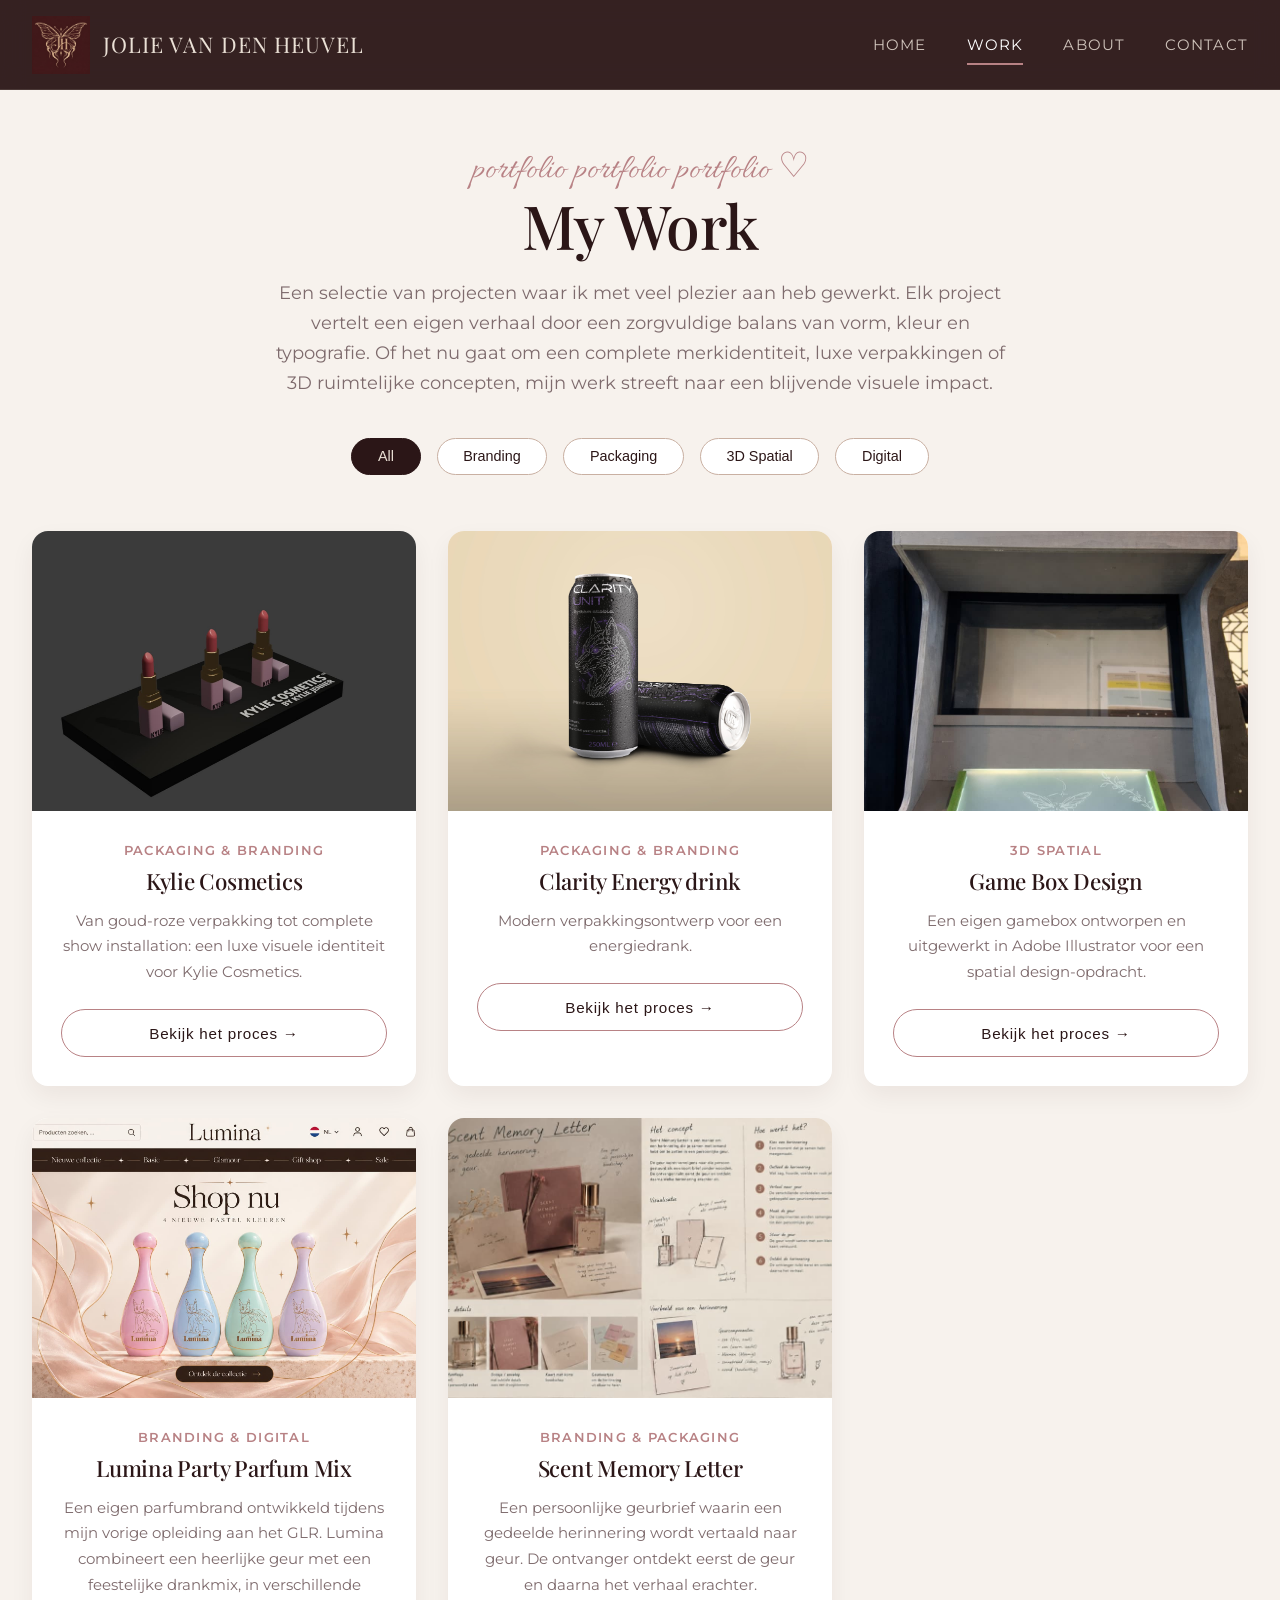
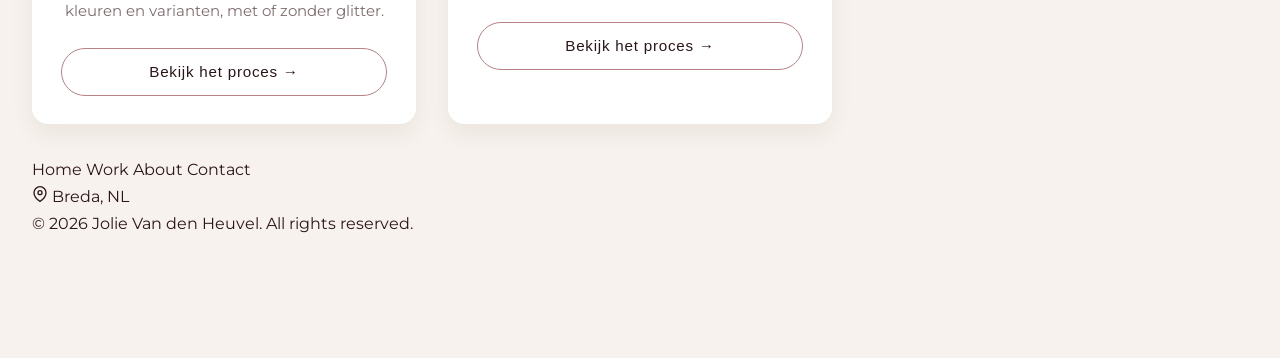
==== commit ff8d08e4: "Add files via upload" ====
--- a/work.html
+++ b/work.html
@@ -528,4 +528,366 @@
         <h3>Van idee naar uitgewerkt design</h3>
 
         <p>
-          Door de gamebox zelf in Illustrator uit t+          Door de gamebox zelf in Illustrator uit te werken, kon ik
+          de vormgeving en details bepalen. Ik heb gekeken hoe de
+          verschillende onderdelen bij elkaar passen en samen de
+          sfeer van het eindresultaat bepalen.
+        </p>
+
+        <p>
+          Het resultaat is een persoonlijk ontwerp waarin mijn eigen
+          ideeën en grafische keuzes samenkomen.
+        </p>
+      </div>
+    </section>
+
+  </div>
+</div>
+<!-- LUMINA PARTY PARFUM MIX MODAL -->
+<div class="project-modal-backdrop" id="luminaModal">
+  <div class="project-case-study">
+
+    <button class="project-modal-close"
+            id="luminaModalClose"
+            type="button"
+            aria-label="Sluit Lumina project">
+      &times;
+    </button>
+
+    <!-- INTRODUCTIE -->
+    <div class="case-study-header">
+      <span class="modal-subtitle">Branding & Product Design</span>
+      <h2>Lumina Party Parfum Mix</h2>
+
+      <p class="case-study-intro">
+        Tijdens mijn vorige opleiding aan het Grafisch Lyceum Rotterdam (GLR)
+        heb ik mijn eigen parfumbrand ontwikkeld: Lumina, wat staat voor
+        'het bloeiende licht'. Met dit concept wilde ik parfum en een
+        feestelijke drankmix samenbrengen in één herkenbare merkbeleving.
+
+        <br><br>
+
+        Het idee is ontstaan vanuit de combinatie van lekker ruiken,
+        jezelf zelfverzekerd voelen en je klaarmaken voor een avond uit.
+        Met verschillende kleuren, varianten en opties met of zonder glitter
+        krijgt het concept een feestelijke en persoonlijke uitstraling.
+      </p>
+    </div>
+
+    <!-- GROTE STARTAFBEELDING -->
+    <div class="case-study-hero">
+      <img src="Luminaweb.jpg" alt="Lumina Party Parfum Mix">
+    </div>
+
+    <!-- 01 CONCEPT -->
+    <section class="case-study-section">
+      <div class="case-study-text">
+        <span class="case-study-label">01 — Het concept</span>
+        <h3>Het bloeiende licht</h3>
+
+        <p>
+          Lumina draait om het combineren van parfum en een feestelijke
+          drankmix. Ik wilde een concept ontwikkelen dat verder gaat dan
+          alleen een geur of drankje en aansluit bij de beleving van
+          uitgaan en festivals.
+        </p>
+
+        <p>
+          Het idee is dat de gebruiker een geur kiest die bij hen past,
+          terwijl de verschillende kleuren en glittervarianten bijdragen
+          aan de feestelijke uitstraling. De combinatie vormt de basis
+          van mijn eigen merkconcept.
+        </p>
+      </div>
+    </section>
+
+    <!-- 02 BRANDING -->
+    <section class="case-study-section">
+      <div class="case-study-text narrow">
+        <span class="case-study-label">02 — Branding & doelgroep</span>
+        <h3>Een merk voor een avond uit</h3>
+
+        <p>
+          Bij het ontwikkelen van Lumina heb ik nagedacht over hoe ik
+          het merk kan onderscheiden van concurrenten. De combinatie
+          van parfum, drank en een feestelijke uitstraling vormt daarbij
+          het uitgangspunt.
+        </p>
+
+        <p>
+          De doelgroep bestaat uit mensen van ongeveer 17 tot 40 jaar
+          die geïnteresseerd zijn in uitgaan en festivals. Naast het
+          hoofdconcept bedacht ik aanvullende merchandise, zoals brillen
+          en truien, om de merkbeleving verder uit te breiden.
+        </p>
+      </div>
+    </section>
+
+    <!-- TWEE FOTO'S NAAST ELKAAR -->
+    <section class="case-study-images two-images">
+      <img src="Luminaweb.jpg" alt="Lumina ontwerp en branding">
+      <img src="Luminainstpng.jpg" alt="Lumina visuele uitwerking">
+    </section>
+
+    <!-- 03 UITINGEN -->
+    <section class="case-study-section">
+      <div class="case-study-text">
+        <span class="case-study-label">03 — Visuele uitingen</span>
+        <h3>Van merkidee naar presentatie</h3>
+
+        <p>
+          Om Lumina als merk herkenbaar te maken, heb ik verschillende
+          uitingen bedacht. Posters zorgen voor een visuele presentatie
+          van het concept. Daarnaast is een website bedoeld voor
+          bestellingen en vormt Instagram een kanaal om het merk
+          en de producten onder de aandacht te brengen.
+        </p>
+
+        <p>
+          Door de verschillende uitingen samen te brengen, ontstaat
+          een samenhangende merkidentiteit die op meerdere momenten
+          en via verschillende kanalen herkenbaar kan zijn.
+        </p>
+      </div>
+    </section>
+
+    <!-- DRIE FOTO'S NAAST ELKAAR -->
+    <section class="case-study-images three-images">
+      <img src="poster1Lum.jpg" alt="Lumina posterontwerp">
+      <img src="poster2Lu.jpg" alt="Lumina merkuitwerking">
+      <img src="verpakkingLu.jpg" alt="Lumina visuele presentatie">
+    </section>
+
+    <!-- AFSLUITING -->
+    <section class="case-study-section final-section">
+      <div class="final-text">
+        <span class="case-study-label">04 — Het eindresultaat</span>
+        <h3>Een eigen merk met een eigen beleving</h3>
+
+        <p>
+          Met Lumina heb ik tijdens mijn opleiding aan het GLR een
+          eigen merkconcept ontwikkeld waarin parfum, drank en de
+          beleving van uitgaan samenkomen. Daarbij heb ik nagedacht
+          over de doelgroep, de onderscheidende eigenschappen en
+          de verschillende manieren waarop het merk gepresenteerd kan worden.
+        </p>
+
+        <p>
+          Het project gaf mij de mogelijkheid om mijn eigen idee te
+          vertalen naar een merk met een herkenbaar concept en
+          verschillende mogelijke uitingen.
+        </p>
+      </div>
+    </section>
+
+  </div>
+</div>
+<!-- SCENT MEMORY LETTER MODAL -->
+<div class="project-modal-backdrop" id="scentMemoryModal">
+  <div class="project-case-study">
+
+    <button class="project-modal-close"
+            id="scentMemoryModalClose"
+            type="button"
+            aria-label="Sluit Scent Memory Letter">
+      &times;
+    </button>
+
+    <!-- INTRODUCTIE -->
+    <div class="case-study-header">
+      <span class="modal-subtitle">Concept Design · Experience Design</span>
+      <h2>Scent Memory Letter</h2>
+
+      <p class="case-study-intro">
+        Een gedeelde herinnering, vertaald naar geur. Met Scent Memory
+        Letter heb ik een concept ontwikkeld waarmee je een persoonlijk
+        moment met iemand kunt delen zonder het meteen in woorden uit te
+        leggen. De geur wordt als het ware een brief: een boodschap die
+        je eerst kunt ervaren en daarna pas volledig ontdekt.
+
+        <br><br>
+
+        Een foto laat zien hoe een moment eruitzag en tekst vertelt wat
+        er gebeurde. Geur kan juist helpen om de sfeer en het gevoel van
+        dat moment terug te brengen. Daarom staat bij dit concept niet
+        alleen het product centraal, maar vooral de herinnering die je
+        ermee wilt overbrengen.
+      </p>
+    </div>
+
+    <!-- HOOFDFOTO -->
+    <div class="case-study-hero">
+      <img src="scentpro.jpg" alt="Scent Memory Letter totaalconcept">
+    </div>
+
+    <!-- 01 HET CONCEPT -->
+    <section class="case-study-section">
+      <div class="case-study-text">
+        <span class="case-study-label">01 — Het concept</span>
+        <h3>Een herinnering die je kunt ruiken</h3>
+
+        <p>
+          Iedereen heeft momenten die bijzonder zijn, maar die soms
+          moeilijk uit te leggen zijn. Denk aan een vakantie, een
+          eerste ontmoeting of een klein moment dat je samen met iemand
+          hebt meegemaakt. Met Scent Memory Letter vertaal je de sfeer
+          van zo'n herinnering naar een persoonlijke geur.
+        </p>
+
+        <p>
+          De geur wordt naar de persoon gestuurd met wie je de herinnering
+          deelt. De ontvanger krijgt niet meteen het hele verhaal, maar
+          ruikt eerst de geur en ontdekt zelf waar deze aan doet denken.
+          Daarna wordt de herinnering of boodschap onthuld.
+        </p>
+      </div>
+    </section>
+
+    <!-- TWEE FOTO'S NAAST ELKAAR -->
+    <section class="case-study-images two-images">
+      <img src="scentcon.jpg" alt="Scent Memory Letter verpakking">
+      <img src="scentpro.jpg" alt="Scent Memory Letter geurconcept">
+    </section>
+
+    <!-- 02 VAN HERINNERING NAAR GEUR -->
+    <section class="case-study-section">
+      <div class="case-study-text narrow">
+        <span class="case-study-label">02 — Van herinnering naar geur</span>
+        <h3>Een persoonlijk verhaal in geurcomponenten</h3>
+
+        <p>
+          Het proces begint met het kiezen van een herinnering. Vervolgens
+          haal je de belangrijkste elementen uit dat moment, zoals de
+          plaats, het gevoel, de kleuren, de sfeer en eventuele associaties.
+          Deze elementen vertaal je naar geurcomponenten die samen de
+          herinnering vertegenwoordigen.
+        </p>
+
+        <p>
+          Denk bijvoorbeeld aan zee, zon, bloemen, zonnebrand of houtachtige
+          geuren. Door deze geuren bewust te combineren, ontstaat een
+          persoonlijke geur die verwijst naar een moment dat voor de
+          maker betekenisvol is.
+        </p>
+
+        <p>
+          Het interessante is dat de maker en ontvanger niet altijd
+          hetzelfde uit de geur halen. Waar de maker aan een vakantie
+          denkt, kan de ontvanger juist een andere gedeelde herinnering
+          herkennen. Juist dat verschil maakt het concept persoonlijk
+          en verrassend.
+        </p>
+      </div>
+    </section>
+
+    <!-- 03 HET ONTWERP -->
+    <section class="case-study-section">
+      <div class="case-study-text">
+        <span class="case-study-label">03 — Het ontwerp</span>
+        <h3>Een brief zonder woorden</h3>
+
+        <p>
+          Om de geur tastbaar te maken, bestaat het concept uit een
+          parfumflesje, een doosje of envelop, een kaart met een korte
+          boodschap en geurkaartjes. De verpakking vormt het eerste
+          contactmoment en maakt het ontvangen van de geur onderdeel
+          van de ervaring.
+        </p>
+
+        <p>
+          De geurkaartjes helpen om de herinnering en de bijbehorende
+          geuren te ontdekken. Het persoonlijke kaartje geeft ruimte
+          om een boodschap mee te sturen, zonder de herinnering meteen
+          volledig te onthullen.
+        </p>
+      </div>
+    </section>
+
+    <!-- EERSTE RIJ VAN VIER FOTO'S -->
+    <section class="case-study-images four-images">
+      <img src="scentall.jpg" alt="Scent Memory Letter parfumflesje">
+      <img src="scentallopen.jpg" alt="Scent Memory Letter doosje en envelop">
+      <img src="scentfoto.jpg"Scent Memory Letter persoonlijke kaart">
+      <img src="scentdoos.jpg" alt="Scent Memory Letter geurkaartjes">
+    </section>
+
+    <!-- 04 HOE WERKT HET -->
+    <section class="case-study-section">
+      <div class="case-study-text">
+        <span class="case-study-label">04 — De ervaring</span>
+        <h3>Van versturen tot herinneren</h3>
+
+        <p>
+          De ontvanger krijgt de geur zonder direct te weten welk
+          verhaal erachter zit. Door eraan te ruiken, ontstaat ruimte
+          voor eigen associaties en herinneringen. Daarna wordt de
+          persoonlijke boodschap onthuld en kan de geur aan het
+          oorspronkelijke moment worden gekoppeld.
+        </p>
+
+        <p>
+          Zo wordt het ontvangen van een brief iets interactiefs:
+          je ruikt, denkt na, ontdekt en verbindt de geur uiteindelijk
+          aan een verhaal. Scent Memory Letter maakt een herinnering
+          op een andere manier voelbaar en geeft een persoonlijk
+          bericht een extra betekenislaag.
+        </p>
+      </div>
+    </section>
+
+    <!-- TWEEDE RIJ VAN VIER FOTO'S -->
+    <section class="case-study-images four-images">
+      <img src="scentev1.jpg" alt="Scent Memory Letter herinneringsfoto">
+      <img src="scentev2.jpg" alt="Scent Memory Letter geurcomponenten">
+      <img src="scentev3.jpg" alt="Scent Memory Letter eindproduct">
+      <img src="scentgeur.jpg" alt="Scent Memory Letter complete presentatie">
+    </section>
+
+    <!-- AFSLUITING -->
+    <section class="case-study-section final-section">
+      <div class="final-text">
+        <span class="case-study-label">05 — Het eindresultaat</span>
+        <h3>Een geur vertelt een eigen verhaal</h3>
+
+        <p>
+          Met Scent Memory Letter heb ik onderzocht hoe geur kan
+          functioneren als een persoonlijke boodschap. Door een
+          herinnering te vertalen naar geur en deze te combineren
+          met een tastbare verpakking en een kaart, ontstaat een
+          ervaring die verder gaat dan alleen lezen of kijken.
+        </p>
+
+        <p>
+          Het resultaat is een concept waarmee twee mensen op een
+          persoonlijke manier een herinnering kunnen delen, waarbij
+          de geur het begin vormt van het verhaal.
+        </p>
+      </div>
+    </section>
+
+  </div>
+</div>
+  <!-- FIXED FOOTER ON EACH PAGE (Explicit Requirement) -->
+  <footer class="fixed-footer" id="fixedFooter">
+    <div class="container footer-inner">
+      <nav class="footer-sitemap" aria-label="Site Map Footer Navigation">
+        <a href="index.html" class="sitemap-link">Home</a>
+        <a href="work.html" class="sitemap-link active">Work</a>
+        <a href="about.html" class="sitemap-link">About</a>
+        <a href="contact.html" class="sitemap-link">Contact</a>
+      </nav>
+
+      <div class="footer-address">
+        <svg width="16" height="16" viewBox="0 0 24 24" fill="none" stroke="currentColor" stroke-width="2"><path d="M21 10c0 7-9 13-9 13s-9-6-9-13a9 9 0 0 1 18 0z"></path><circle cx="12" cy="10" r="3"></circle></svg>
+        <span>Breda, NL</span>
+      </div>
+
+      <div class="footer-credits">
+        © 2026 Jolie Van den Heuvel. All rights reserved.
+      </div>
+    </div>
+  </footer>
+
+  <script src="script.js"></script>
+</body>
+</html>
--- a/styles.css
+++ b/styles.css
@@ -453,7 +453,7 @@
 
 /* Hero Section (Home Page Wireframe 01) */
 .hero-dark {
-  background-image: url('background\ hero.png');
+  background-image: url('background\ hero.jpg');
   background-size: cover;
   background-position: center;
   background-repeat: no-repeat;
@@ -1329,4 +1329,56 @@
    ========================================================================== */
 @media (max-width: 992px) {
   .hero-grid, .about-grid, .intro-content-grid, .contact-grid, .modal-grid {
-    grid-template-columns:+    grid-template-columns: 1fr;
+    gap: 2.5rem;
+  }
+
+  .main-nav {
+    display: none;
+  }
+
+  .mobile-toggle {
+    display: block;
+  }
+
+  .hero-title {
+    font-size: 3.2rem;
+  }
+
+  .about-text-col h1, .contact-info-col h1, .work-page-header h1 {
+    font-size: 2.8rem;
+  }
+
+  .fixed-footer {
+    padding: 0.8rem 0;
+  }
+
+  .footer-inner {
+    flex-direction: column;
+    align-items: center;
+    gap: 0.8rem;
+    text-align: center;
+  }
+}
+
+@media (max-width: 576px) {
+  .container {
+    padding: 0 1.2rem;
+  }
+
+  .brand-logo img {
+    height: 46px;
+  }
+
+  .hero-title {
+    font-size: 2.5rem;
+  }
+
+  .portfolio-grid {
+    grid-template-columns: 1fr;
+  }
+
+  .paragraph-card {
+    padding: 1.5rem;
+  }
+}
